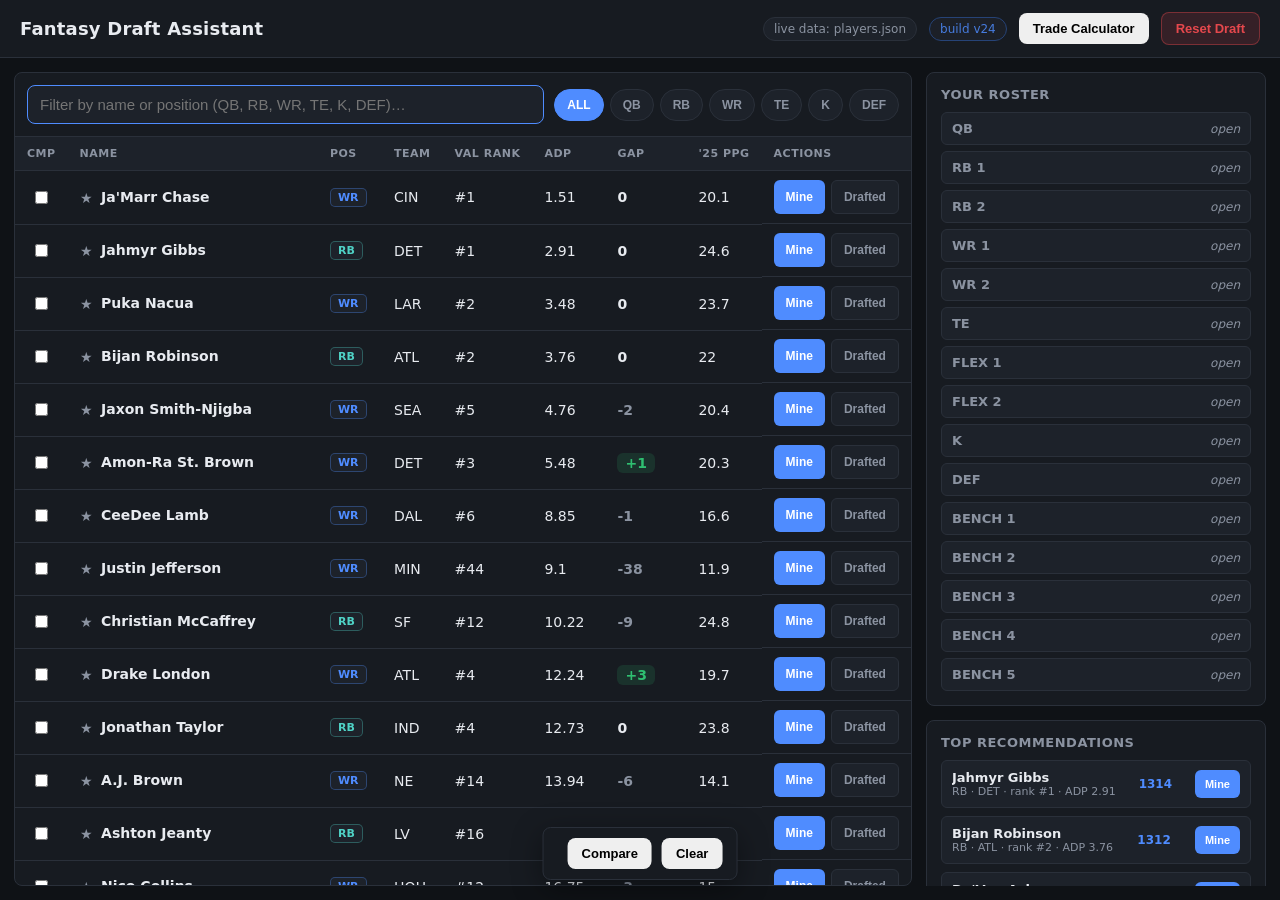
==== ui/index.html @ a2c51fe0 "Fix contradictory trade calculator wording found via live testing Tested the trade calculator with a" ====
<!DOCTYPE html>
<html lang="en">
<head>
<meta charset="UTF-8">
<meta name="viewport" content="width=device-width, initial-scale=1.0">
<title>Draft Assistant</title>
<!--
  CACHE-BUSTING BUILD VERSION
  ---------------------------
  app.js and style.css are loaded below with a "?v=BUILD_VERSION" query string
  so browsers can't silently keep serving a stale cached copy after edits.
  IMPORTANT: bump BUILD_VERSION (e.g. v3 -> v4) every single time you change
  app.js or style.css, otherwise browsers may keep using the old cached file
  even after a refresh. Update BOTH tags below AND the #buildVersionBadge
  text in the header so the on-screen badge stays accurate.
-->
<link rel="stylesheet" href="style.css?v=v24">
</head>
<body>
<div class="app">

  <header class="topbar">
    <h1>Fantasy Draft Assistant</h1>
    <div class="topbar-actions">
      <span id="dataSourceBadge" class="badge">loading…</span>
      <span id="buildVersionBadge" class="badge badge-build" title="Build version — confirm this matches the latest code">build v24</span>
      <button id="tradeCalcBtn" class="btn" type="button">Trade Calculator</button>
      <button id="resetBtn" class="btn btn-danger">Reset Draft</button>
    </div>
  </header>

  <div id="resetConfirmOverlay" class="reset-confirm-overlay" hidden>
    <div class="reset-confirm-box">
      <p>Reset the entire draft? This clears drafted players, your roster, and cannot be undone.</p>
      <div class="reset-confirm-actions">
        <button id="resetCancelBtn" class="btn">Cancel</button>
        <button id="resetConfirmBtn" class="btn btn-danger">Reset Draft</button>
      </div>
    </div>
  </div>

  <div id="playerDetailOverlay" class="reset-confirm-overlay" hidden>
    <div class="player-detail-box">
      <button id="playerDetailCloseBtn" class="detail-close-btn" aria-label="Close">&times;</button>
      <div id="playerDetailContent"></div>
    </div>
  </div>

  <div id="compareOverlay" class="reset-confirm-overlay" hidden>
    <div class="compare-box">
      <button id="compareCloseBtn" class="detail-close-btn" aria-label="Close">&times;</button>
      <div id="compareContent"></div>
    </div>
  </div>

  <div id="compareBar" class="compare-bar" hidden>
    <span id="compareBarCount"></span>
    <button id="compareBarOpenBtn" class="btn" type="button">Compare</button>
    <button id="compareBarClearBtn" class="btn" type="button">Clear</button>
  </div>

  <div id="tradeOverlay" class="reset-confirm-overlay" hidden>
    <div class="trade-box">
      <button id="tradeCloseBtn" class="detail-close-btn" aria-label="Close">&times;</button>
      <div id="tradeContent"></div>
    </div>
  </div>

  <div class="main-grid">

    <!-- LEFT: player pool -->
    <section class="pool-panel">
      <div class="search-row">
        <input id="searchInput" type="text" placeholder="Filter by name or position (QB, RB, WR, TE, K, DEF)…" autocomplete="off" autofocus>
        <div class="pos-filters" id="posFilters">
          <button class="pos-chip active" data-pos="ALL">ALL</button>
          <button class="pos-chip" data-pos="QB">QB</button>
          <button class="pos-chip" data-pos="RB">RB</button>
          <button class="pos-chip" data-pos="WR">WR</button>
          <button class="pos-chip" data-pos="TE">TE</button>
          <button class="pos-chip" data-pos="K">K</button>
          <button class="pos-chip" data-pos="DEF">DEF</button>
        </div>
      </div>

      <div class="table-wrap">
        <table class="player-table">
          <thead>
            <tr>
              <th class="col-compare" title="Select players to compare">Cmp</th>
              <th class="col-name">Name</th>
              <th id="sortPos" class="sortable-th">Pos</th>
              <th id="sortTeam" class="sortable-th">Team</th>
              <th id="sortValRank" class="sortable-th">Val Rank</th>
              <th id="sortAdp" class="sortable-th">ADP</th>
              <th id="sortGap" class="sortable-th">Gap</th>
              <th id="sortPpg" class="sortable-th" title="Analyst's context-adjusted 2025 PPG, from Joel Smyth's Draft Guide 2026 -- blank if this player isn't covered by the guide">'25 PPG</th>
              <th class="col-actions">Actions</th>
            </tr>
          </thead>
          <tbody id="playerTableBody">
          </tbody>
        </table>
      </div>
      <div id="emptyState" class="empty-state" style="display:none;">No players match.</div>
    </section>

    <!-- RIGHT: roster + recommendations -->
    <aside class="side-panel">
      <div class="panel roster-panel">
        <h2>Your Roster</h2>
        <div id="rosterSlots" class="roster-slots"></div>
      </div>

      <div class="panel rec-panel">
        <h2>Top Recommendations</h2>
        <div id="recList" class="rec-list"></div>
      </div>

      <div class="panel strategy-panel">
        <div class="strategy-header">
          <h2>Draft Strategy</h2>
          <label class="league-size-label">Teams
            <input id="leagueSizeInput" type="number" min="4" max="20" value="12">
          </label>
        </div>
        <div id="strategyRound" class="strategy-round"></div>
        <button id="strategyRulesToggle" class="btn strategy-rules-toggle" type="button">Show full rules & position notes</button>
        <div id="strategyRulesBody" class="strategy-rules-body" hidden></div>
      </div>
    </aside>

  </div>
</div>

<script src="app.js?v=v24"></script>
</body>
</html>
---- ui/style.css ----
:root{
  --bg:#0f1216;
  --bg-panel:#171b21;
  --bg-panel-2:#1d222a;
  --border:#2a303a;
  --text:#e8ebf0;
  --text-dim:#8b93a1;
  --accent:#4f8cff;
  --accent-dim:#294a86;
  --green:#2fbf71;
  --green-bg:rgba(47,191,113,0.14);
  --red:#e5484d;
  --gray-out:#3a3f47;
  --mine-bg:rgba(79,140,255,0.16);
  --radius:8px;
  font-family: "Segoe UI", Inter, system-ui, -apple-system, sans-serif;
}

*{box-sizing:border-box;}

body{
  margin:0;
  background:var(--bg);
  color:var(--text);
  font-size:14px;
  min-height:100vh;
}

.app{
  display:flex;
  flex-direction:column;
  height:100vh;
}

.topbar{
  display:flex;
  align-items:center;
  justify-content:space-between;
  padding:12px 20px;
  background:var(--bg-panel);
  border-bottom:1px solid var(--border);
  flex-shrink:0;
}

.topbar h1{
  font-size:18px;
  margin:0;
  font-weight:700;
  letter-spacing:0.2px;
}

.topbar-actions{
  display:flex;
  align-items:center;
  gap:12px;
}

.badge{
  font-size:12px;
  color:var(--text-dim);
  background:var(--bg-panel-2);
  border:1px solid var(--border);
  padding:4px 10px;
  border-radius:20px;
}

/* Build/version badge — see BUILD_VERSION comment in index.html.
   Bump the version text here (and in index.html) on every app.js/style.css change. */
.badge-build{
  color:var(--accent);
  border-color:var(--accent-dim);
  opacity:0.85;
}

.btn{
  border:none;
  border-radius:var(--radius);
  padding:8px 14px;
  font-size:13px;
  font-weight:600;
  cursor:pointer;
  transition:filter .1s ease;
}
.btn:hover{filter:brightness(1.15);}
.btn:active{filter:brightness(0.9);}

.btn-danger{
  background:rgba(229,72,77,0.15);
  color:var(--red);
  border:1px solid rgba(229,72,77,0.4);
}

.reset-confirm-overlay{
  position:fixed;
  inset:0;
  background:rgba(0,0,0,0.55);
  display:flex;
  align-items:center;
  justify-content:center;
  z-index:100;
}

/* The [hidden] attribute alone is not enough here: the UA stylesheet's
   `[hidden] { display: none }` rule has the same specificity as the
   `.reset-confirm-overlay` class rule above, and author-origin CSS always
   wins over user-agent-origin CSS at equal specificity — so without this
   explicit override, setting `.hidden = true` in JS does NOT actually hide
   the overlay; it stays rendered as `display:flex` and keeps intercepting
   clicks (and sits on top of / behind the other overlay), which is exactly
   what makes Cancel/×/backdrop-click/Escape all appear to silently fail. */
.reset-confirm-overlay[hidden]{
  display:none !important;
}

.reset-confirm-box{
  background:var(--bg-panel);
  border:1px solid var(--border);
  border-radius:var(--radius);
  padding:20px 22px;
  max-width:360px;
  box-shadow:0 8px 30px rgba(0,0,0,0.4);
}

.reset-confirm-box p{
  margin:0 0 16px;
  font-size:14px;
  line-height:1.4;
}

.reset-confirm-actions{
  display:flex;
  justify-content:flex-end;
  gap:10px;
}

.player-name-link, .rec-name-link{
  cursor:pointer;
}
.player-name-link:hover, .rec-name-link:hover{
  color:var(--accent);
  text-decoration:underline;
}

.compare-bar{
  position:fixed;
  bottom:20px;
  left:50%;
  transform:translateX(-50%);
  background:var(--bg-panel);
  border:1px solid var(--border);
  border-radius:var(--radius);
  padding:10px 14px;
  display:flex;
  align-items:center;
  gap:10px;
  box-shadow:0 8px 30px rgba(0,0,0,0.4);
  z-index:50;
  font-size:13px;
}

.compare-box{
  position:relative;
  background:var(--bg-panel);
  border:1px solid var(--border);
  border-radius:var(--radius);
  padding:24px 26px;
  width:800px;
  max-width:92vw;
  max-height:85vh;
  overflow-y:auto;
  box-shadow:0 8px 30px rgba(0,0,0,0.4);
}

.compare-table{
  width:100%;
  border-collapse:collapse;
  font-size:13px;
}
.compare-table th, .compare-table td{
  border-bottom:1px solid var(--border);
  padding:8px 10px;
  text-align:left;
}
.compare-table th{
  color:var(--text-dim);
  font-weight:600;
  font-size:11px;
  text-transform:uppercase;
}
.compare-best{
  color:var(--green);
  font-weight:700;
  background:var(--green-bg);
}
.compare-verdict{
  margin-top:16px;
  padding:12px;
  background:var(--bg-panel-2);
  border:1px solid var(--border);
  border-radius:var(--radius);
  font-size:14px;
  line-height:1.5;
}

.trade-box{
  position:relative;
  background:var(--bg-panel);
  border:1px solid var(--border);
  border-radius:var(--radius);
  padding:24px 26px;
  width:880px;
  max-width:94vw;
  max-height:88vh;
  overflow-y:auto;
  box-shadow:0 8px 30px rgba(0,0,0,0.4);
}
.trade-subtitle{
  margin:0 0 18px;
  color:var(--text-dim);
  font-size:13px;
  line-height:1.4;
}
.trade-columns{
  display:grid;
  grid-template-columns:1fr 1fr;
  gap:18px;
}
.trade-side h3{margin:0 0 8px;font-size:14px;}
.trade-search{
  width:100%;
  box-sizing:border-box;
  padding:8px 10px;
  border-radius:var(--radius);
  border:1px solid var(--border);
  background:var(--bg-panel-2);
  color:var(--text);
  font-size:13px;
  margin-bottom:4px;
}
.trade-search-results{
  position:relative;
  max-height:0;
}
.trade-search-result{
  display:flex;
  align-items:center;
  gap:8px;
  padding:8px 10px;
  border:1px solid var(--border);
  border-top:none;
  background:var(--bg-panel);
  cursor:pointer;
  font-size:13px;
}
.trade-search-result:hover{background:var(--bg-panel-2);}
.trade-search-result-team{color:var(--text-dim);font-size:12px;margin-left:auto;}
.trade-player-list{margin-top:10px;display:flex;flex-direction:column;gap:6px;min-height:60px;}
.trade-player-row{
  display:flex;
  align-items:center;
  gap:8px;
  padding:8px 10px;
  border:1px solid var(--border);
  border-radius:var(--radius);
  background:var(--bg-panel-2);
  font-size:13px;
}
.trade-player-name{font-weight:600;}
.trade-player-team{color:var(--text-dim);font-size:12px;}
.trade-remove-btn{
  margin-left:auto;
  background:none;
  border:none;
  color:var(--text-dim);
  font-size:16px;
  cursor:pointer;
  line-height:1;
  padding:2px 4px;
}
.trade-remove-btn:hover{color:var(--red);}
.trade-empty{
  color:var(--text-dim);
  font-size:12px;
  font-style:italic;
  padding:8px 0;
}
.trade-verdict{
  margin-top:18px;
  padding:14px;
  background:var(--bg-panel-2);
  border:1px solid var(--border);
  border-radius:var(--radius);
  font-size:15px;
  line-height:1.5;
}
.trade-detail{
  margin-top:10px;
  padding:12px;
  background:var(--bg-panel-2);
  border:1px solid var(--border);
  border-radius:var(--radius);
  font-size:13px;
  line-height:1.5;
  color:var(--text-dim);
}
.trade-scope-note{
  margin-top:10px;
  font-size:11px;
  color:var(--text-dim);
  line-height:1.4;
}
.sos-badge{
  font-size:10px;
  padding:2px 6px;
  border-radius:999px;
  border:1px solid var(--border);
  white-space:nowrap;
}
.sos-tough{color:var(--red);border-color:rgba(229,72,77,0.4);}
.sos-easy{color:var(--green);border-color:var(--green-bg);}
.sos-neutral{color:var(--text-dim);}

.player-detail-box{
  position:relative;
  background:var(--bg-panel);
  border:1px solid var(--border);
  border-radius:var(--radius);
  padding:24px 26px;
  width:480px;
  max-width:90vw;
  max-height:85vh;
  overflow-y:auto;
  box-shadow:0 8px 30px rgba(0,0,0,0.4);
}

.detail-close-btn{
  position:absolute;
  top:10px;
  right:14px;
  background:none;
  border:none;
  color:var(--text-dim);
  font-size:22px;
  line-height:1;
  cursor:pointer;
  padding:4px;
}
.detail-close-btn:hover{color:var(--text);}

.detail-title{
  margin:0 0 6px;
  font-size:20px;
  display:flex;
  align-items:center;
  gap:10px;
}

.detail-sub{
  color:var(--text-dim);
  font-size:13px;
  margin-bottom:18px;
}

.detail-stat-grid{
  display:grid;
  grid-template-columns:1fr 1fr;
  gap:10px;
  margin-bottom:18px;
}

.detail-stat{
  background:var(--bg-panel-2);
  border:1px solid var(--border);
  border-radius:var(--radius);
  padding:10px 12px;
  display:flex;
  flex-direction:column;
  gap:4px;
}

.detail-stat-label{
  font-size:11px;
  color:var(--text-dim);
  text-transform:uppercase;
  letter-spacing:0.4px;
}

.detail-stat-value{
  font-size:18px;
  font-weight:700;
}

.detail-rationale p{
  font-size:14px;
  line-height:1.5;
  margin:0 0 12px;
}

.detail-note{
  font-size:12px;
  color:var(--text-dim);
  border-top:1px solid var(--border);
  padding-top:12px;
  margin-top:4px;
}

.main-grid{
  flex:1;
  display:grid;
  grid-template-columns:1fr 340px;
  gap:14px;
  padding:14px;
  min-height:0;
}

/* ---------- pool panel ---------- */
.pool-panel{
  display:flex;
  flex-direction:column;
  min-height:0;
  background:var(--bg-panel);
  border:1px solid var(--border);
  border-radius:var(--radius);
  overflow:hidden;
}

.search-row{
  display:flex;
  gap:10px;
  align-items:center;
  padding:12px;
  border-bottom:1px solid var(--border);
  flex-wrap:wrap;
}

#searchInput{
  flex:1;
  min-width:220px;
  background:var(--bg-panel-2);
  border:1px solid var(--border);
  color:var(--text);
  padding:10px 12px;
  border-radius:var(--radius);
  font-size:15px;
  outline:none;
}
#searchInput:focus{border-color:var(--accent);}

.pos-filters{
  display:flex;
  gap:6px;
  flex-wrap:wrap;
}

.pos-chip{
  background:var(--bg-panel-2);
  border:1px solid var(--border);
  color:var(--text-dim);
  padding:8px 12px;
  border-radius:20px;
  font-size:12px;
  font-weight:700;
  cursor:pointer;
}
.pos-chip.active{
  background:var(--accent);
  border-color:var(--accent);
  color:#fff;
}

.table-wrap{
  flex:1;
  overflow-y:auto;
  min-height:0;
}

.player-table{
  width:100%;
  border-collapse:collapse;
}

.sortable-th{
  cursor:pointer;
  user-select:none;
}
.sortable-th:hover{
  color:var(--text);
}

.player-table thead th{
  position:sticky;
  top:0;
  background:var(--bg-panel-2);
  text-align:left;
  padding:10px 12px;
  font-size:11px;
  text-transform:uppercase;
  letter-spacing:0.5px;
  color:var(--text-dim);
  border-bottom:1px solid var(--border);
  z-index:1;
}

.player-table td{
  padding:9px 12px;
  border-bottom:1px solid var(--border);
  vertical-align:middle;
}

.player-table tbody tr{
  transition:background .1s ease;
}
.player-table tbody tr:hover{
  background:var(--bg-panel-2);
}

.player-table tbody tr.mine-row{
  background:var(--mine-bg);
}

.player-name{
  font-weight:600;
}

.pos-pill{
  display:inline-block;
  font-size:11px;
  font-weight:700;
  padding:2px 7px;
  border-radius:5px;
  background:var(--bg-panel-2);
  border:1px solid var(--border);
  color:var(--text-dim);
}
.pos-pill.pos-QB{color:#c084fc;border-color:#c084fc55;}
.pos-pill.pos-RB{color:#4fd1c5;border-color:#4fd1c555;}
.pos-pill.pos-WR{color:#4f8cff;border-color:#4f8cff55;}
.pos-pill.pos-TE{color:#fbbf24;border-color:#fbbf2455;}
.pos-pill.pos-K{color:#f472b6;border-color:#f472b655;}
.pos-pill.pos-DEF{color:#a3a3a3;border-color:#a3a3a355;}

.gap-cell{
  font-weight:700;
}
.gap-positive{
  color:var(--green);
  background:var(--green-bg);
  padding:2px 8px;
  border-radius:6px;
}
.gap-neg{
  color:var(--text-dim);
}
.gap-nodata{
  color:var(--text-dim);
  font-style:italic;
  font-size:11px;
}

.col-compare{
  width:32px;
  text-align:center;
}
.compare-checkbox{
  cursor:pointer;
}
.fav-star{
  background:none;
  border:none;
  color:var(--text-dim);
  cursor:pointer;
  font-size:14px;
  padding:0 4px 0 0;
  vertical-align:middle;
}
.fav-star.active{
  color:#fbbf24;
}
.fav-star:hover{
  color:#fbbf24;
}

.actions-cell{
  display:flex;
  gap:6px;
}

.action-btn{
  border:none;
  border-radius:6px;
  padding:9px 12px;
  font-size:12px;
  font-weight:700;
  cursor:pointer;
  white-space:nowrap;
}

.mine-btn{
  background:var(--accent);
  color:#fff;
}
.mine-btn:hover{filter:brightness(1.15);}

.drafted-btn{
  background:var(--bg-panel-2);
  color:var(--text-dim);
  border:1px solid var(--border);
}
.drafted-btn:hover{
  background:var(--gray-out);
  color:var(--text);
}

.undo-btn{
  background:var(--bg-panel-2);
  color:var(--text-dim);
  border:1px solid var(--border);
}
.undo-btn:hover{
  background:var(--gray-out);
  color:var(--text);
}

/* ---------- side panel ---------- */
.side-panel{
  display:flex;
  flex-direction:column;
  gap:14px;
  min-height:0;
  overflow-y:auto;
}

.panel{
  background:var(--bg-panel);
  border:1px solid var(--border);
  border-radius:var(--radius);
  padding:14px;
}

.panel h2{
  font-size:13px;
  text-transform:uppercase;
  letter-spacing:0.5px;
  color:var(--text-dim);
  margin:0 0 10px 0;
}

.strategy-header{
  display:flex;
  align-items:center;
  justify-content:space-between;
  margin-bottom:10px;
}
.strategy-header h2{ margin:0; }

.league-size-label{
  font-size:11px;
  color:var(--text-dim);
  display:flex;
  align-items:center;
  gap:6px;
}
.league-size-label input{
  width:46px;
  background:var(--bg-panel-2);
  border:1px solid var(--border);
  color:var(--text);
  border-radius:6px;
  padding:3px 6px;
  font-size:12px;
}

.strategy-round{
  background:var(--bg-panel-2);
  border:1px solid var(--border);
  border-radius:var(--radius);
  padding:10px 12px;
  margin-bottom:10px;
}
.strategy-round-num{
  font-size:16px;
  font-weight:700;
}
.strategy-round-target{
  font-size:13px;
  margin-top:2px;
}
.strategy-picks{
  margin-top:8px;
  border-top:1px solid var(--border);
  padding-top:8px;
}
.strategy-picks-label{
  font-size:11px;
  text-transform:uppercase;
  letter-spacing:0.4px;
  color:var(--text-dim);
  margin-bottom:6px;
}
.strategy-pick-row{
  display:flex;
  align-items:center;
  gap:8px;
  padding:4px 0;
  font-size:13px;
}
.strategy-pick-name{
  flex:1;
  font-weight:600;
}
.strategy-pick-adp{
  font-size:11px;
  color:var(--text-dim);
}

.strategy-round-note{
  font-size:12px;
  color:var(--text-dim);
  margin-top:6px;
  line-height:1.4;
}

.strategy-rules-toggle{
  width:100%;
  background:var(--bg-panel-2);
  color:var(--text-dim);
  border:1px solid var(--border);
  font-size:12px;
  padding:8px;
}

.strategy-rules-body{
  margin-top:10px;
  font-size:12px;
  line-height:1.4;
  color:var(--text-dim);
}
.strategy-rules-list{
  display:flex;
  flex-direction:column;
  gap:6px;
  margin-bottom:12px;
}
.strategy-rule{
  padding-left:14px;
  position:relative;
}
.strategy-rule::before{
  content:"-";
  position:absolute;
  left:0;
}
.strategy-round-plan{
  border-top:1px solid var(--border);
  padding-top:8px;
  margin-top:8px;
}
.strategy-round-plan-row{
  display:flex;
  gap:8px;
  padding:3px 0;
  font-size:12px;
}
.strategy-round-plan-row.current{
  color:var(--accent);
  font-weight:700;
}
.strategy-round-plan-num{
  width:26px;
  flex-shrink:0;
  color:var(--text-dim);
}
.strategy-round-plan-row.current .strategy-round-plan-num{
  color:var(--accent);
}

.strategy-pos-block{
  border-top:1px solid var(--border);
  padding-top:8px;
  margin-top:8px;
}
.strategy-pos-name{
  color:var(--accent);
  font-weight:700;
  font-size:12px;
  margin-bottom:2px;
}
.strategy-pos-secondary{ margin-top:4px; }
.strategy-pos-note{ margin-top:4px; font-style:italic; }

.roster-slots{
  display:flex;
  flex-direction:column;
  gap:6px;
}

.roster-slot{
  display:flex;
  align-items:center;
  justify-content:space-between;
  padding:8px 10px;
  border-radius:6px;
  background:var(--bg-panel-2);
  border:1px solid var(--border);
  font-size:13px;
}

.roster-slot.filled{
  border-color:var(--green);
  background:var(--green-bg);
}

.slot-label{
  font-weight:700;
  color:var(--text-dim);
}
.roster-slot.filled .slot-label{
  color:var(--green);
}

.slot-player{
  font-size:12px;
  color:var(--text);
  text-align:right;
  overflow:hidden;
  text-overflow:ellipsis;
  white-space:nowrap;
  max-width:170px;
}

.slot-empty{
  color:var(--text-dim);
  font-size:12px;
  font-style:italic;
}

.rec-list{
  display:flex;
  flex-direction:column;
  gap:8px;
}

.rec-item{
  display:flex;
  align-items:center;
  justify-content:space-between;
  gap:8px;
  padding:9px 10px;
  border-radius:6px;
  background:var(--bg-panel-2);
  border:1px solid var(--border);
}

.rec-main{
  display:flex;
  flex-direction:column;
  min-width:0;
}
.rec-name{
  font-weight:700;
  font-size:13px;
  overflow:hidden;
  text-overflow:ellipsis;
  white-space:nowrap;
}
.rec-meta{
  font-size:11px;
  color:var(--text-dim);
}

.rec-score{
  font-size:12px;
  font-weight:700;
  color:var(--accent);
  flex-shrink:0;
}

.rec-mine-btn{
  flex-shrink:0;
  background:var(--accent);
  color:#fff;
  border:none;
  border-radius:6px;
  padding:8px 10px;
  font-size:11px;
  font-weight:700;
  cursor:pointer;
}

.empty-state{
  padding:30px;
  text-align:center;
  color:var(--text-dim);
}

@media (max-width: 900px){
  .main-grid{
    grid-template-columns:1fr;
  }
}
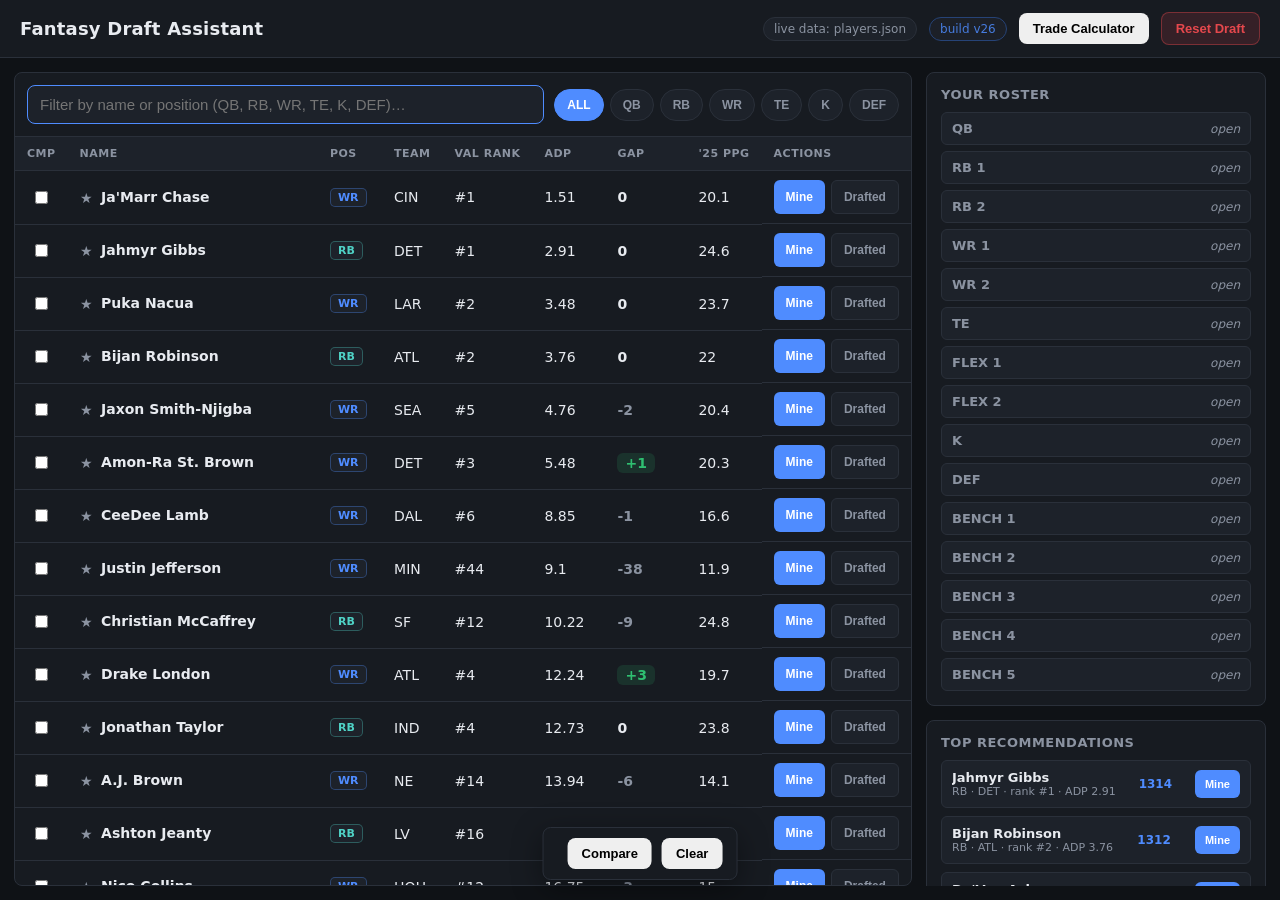
==== commit eff5b10b: "Add two-sided trade evaluation: does the OTHER team actually need this? The trade calculator previou" ====
--- a/ui/index.html
+++ b/ui/index.html
@@ -14,7 +14,7 @@
   even after a refresh. Update BOTH tags below AND the #buildVersionBadge
   text in the header so the on-screen badge stays accurate.
 -->
-<link rel="stylesheet" href="style.css?v=v24">
+<link rel="stylesheet" href="style.css?v=v26">
 </head>
 <body>
 <div class="app">
@@ -23,7 +23,7 @@
     <h1>Fantasy Draft Assistant</h1>
     <div class="topbar-actions">
       <span id="dataSourceBadge" class="badge">loading…</span>
-      <span id="buildVersionBadge" class="badge badge-build" title="Build version — confirm this matches the latest code">build v24</span>
+      <span id="buildVersionBadge" class="badge badge-build" title="Build version — confirm this matches the latest code">build v26</span>
       <button id="tradeCalcBtn" class="btn" type="button">Trade Calculator</button>
       <button id="resetBtn" class="btn btn-danger">Reset Draft</button>
     </div>
@@ -133,6 +133,6 @@
   </div>
 </div>
 
-<script src="app.js?v=v24"></script>
+<script src="app.js?v=v26"></script>
 </body>
 </html>
--- a/ui/style.css
+++ b/ui/style.css
@@ -267,6 +267,7 @@
 }
 .trade-player-name{font-weight:600;}
 .trade-player-team{color:var(--text-dim);font-size:12px;}
+.trade-player-values{color:var(--text-dim);font-size:11px;white-space:nowrap;}
 .trade-remove-btn{
   margin-left:auto;
   background:none;
@@ -303,6 +304,26 @@
   line-height:1.5;
   color:var(--text-dim);
 }
+.trade-their-roster{
+  margin-top:18px;
+  padding-top:14px;
+  border-top:1px dashed var(--border);
+}
+.trade-their-roster h3{
+  margin:0 0 8px;
+  font-size:14px;
+  display:flex;
+  align-items:baseline;
+  gap:8px;
+  flex-wrap:wrap;
+}
+.trade-optional-tag{
+  font-size:11px;
+  font-weight:400;
+  color:var(--text-dim);
+  text-transform:none;
+}
+.trade-their-list{max-height:180px;overflow-y:auto;}
 .trade-scope-note{
   margin-top:10px;
   font-size:11px;
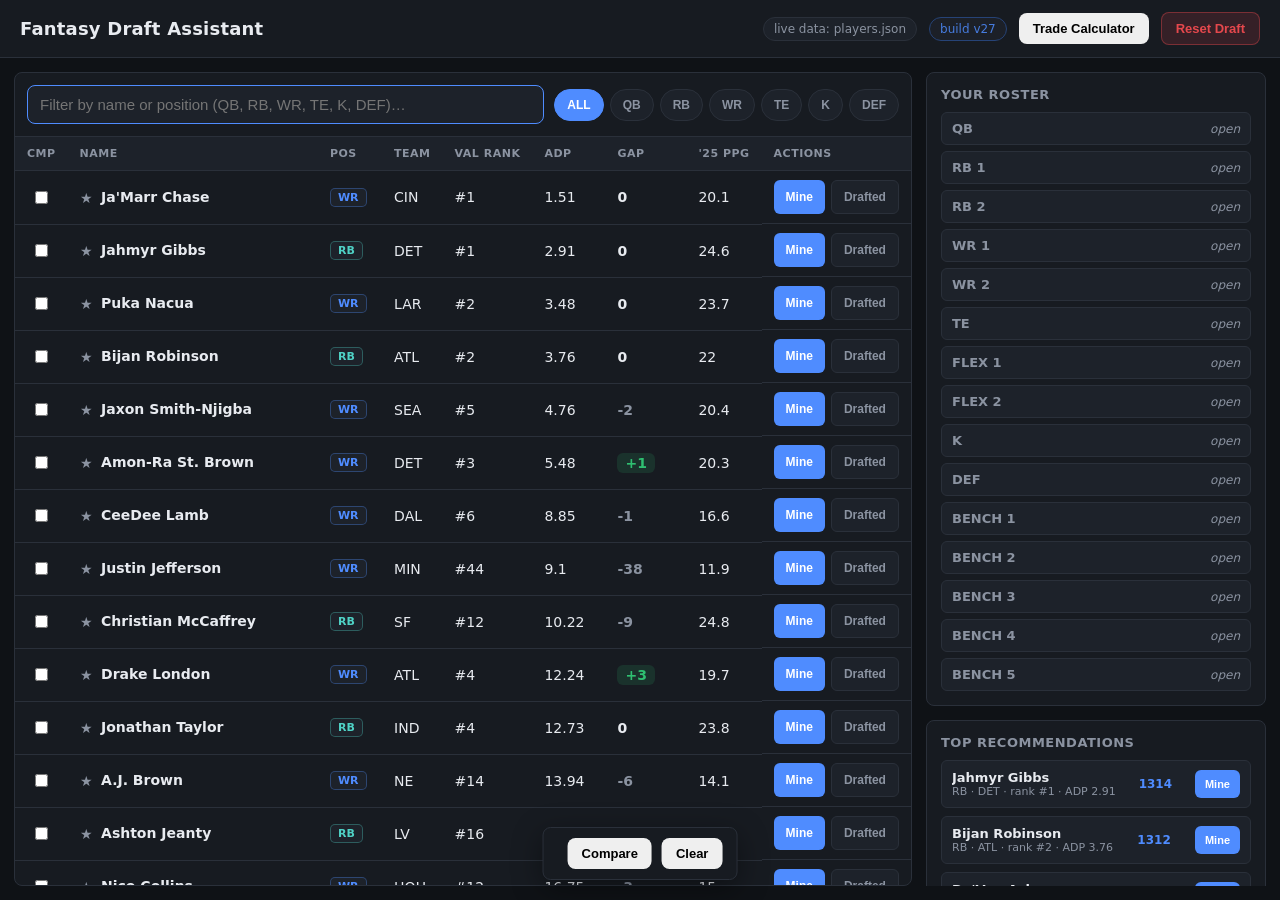
==== commit 96df339e: "Make trade calculator's positional-scarcity explanation dynamic, not canned The detail line explaini" ====
--- a/ui/index.html
+++ b/ui/index.html
@@ -14,7 +14,7 @@
   even after a refresh. Update BOTH tags below AND the #buildVersionBadge
   text in the header so the on-screen badge stays accurate.
 -->
-<link rel="stylesheet" href="style.css?v=v26">
+<link rel="stylesheet" href="style.css?v=v27">
 </head>
 <body>
 <div class="app">
@@ -23,7 +23,7 @@
     <h1>Fantasy Draft Assistant</h1>
     <div class="topbar-actions">
       <span id="dataSourceBadge" class="badge">loading…</span>
-      <span id="buildVersionBadge" class="badge badge-build" title="Build version — confirm this matches the latest code">build v26</span>
+      <span id="buildVersionBadge" class="badge badge-build" title="Build version — confirm this matches the latest code">build v27</span>
       <button id="tradeCalcBtn" class="btn" type="button">Trade Calculator</button>
       <button id="resetBtn" class="btn btn-danger">Reset Draft</button>
     </div>
@@ -133,6 +133,6 @@
   </div>
 </div>
 
-<script src="app.js?v=v26"></script>
+<script src="app.js?v=v27"></script>
 </body>
 </html>
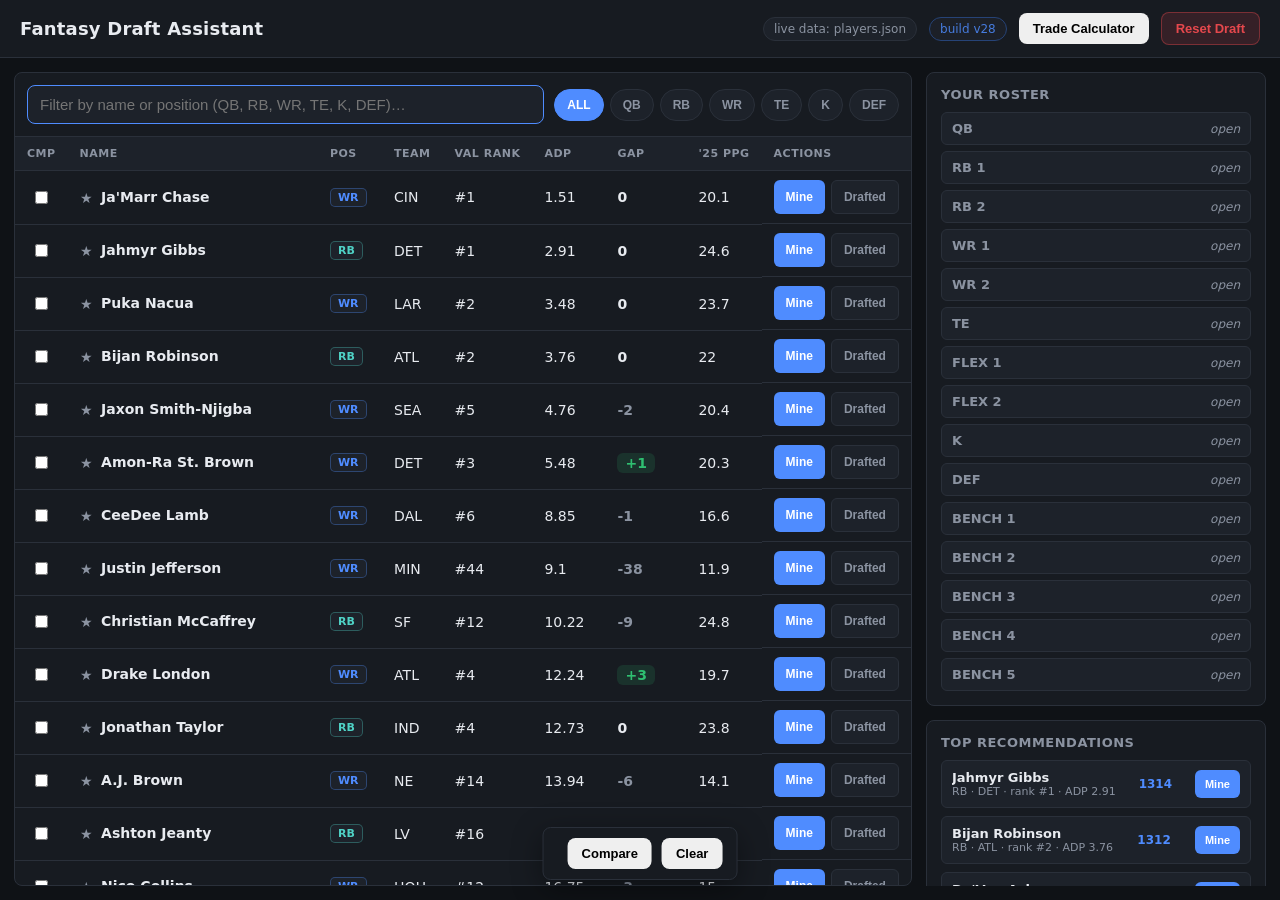
==== commit 6f81076c: "Add visual feature badges to the Trade Calculator Four small badges (position scarcity, consolidatio" ====
--- a/ui/index.html
+++ b/ui/index.html
@@ -14,7 +14,7 @@
   even after a refresh. Update BOTH tags below AND the #buildVersionBadge
   text in the header so the on-screen badge stays accurate.
 -->
-<link rel="stylesheet" href="style.css?v=v27">
+<link rel="stylesheet" href="style.css?v=v28">
 </head>
 <body>
 <div class="app">
@@ -23,7 +23,7 @@
     <h1>Fantasy Draft Assistant</h1>
     <div class="topbar-actions">
       <span id="dataSourceBadge" class="badge">loading…</span>
-      <span id="buildVersionBadge" class="badge badge-build" title="Build version — confirm this matches the latest code">build v27</span>
+      <span id="buildVersionBadge" class="badge badge-build" title="Build version — confirm this matches the latest code">build v28</span>
       <button id="tradeCalcBtn" class="btn" type="button">Trade Calculator</button>
       <button id="resetBtn" class="btn btn-danger">Reset Draft</button>
     </div>
@@ -133,6 +133,6 @@
   </div>
 </div>
 
-<script src="app.js?v=v27"></script>
+<script src="app.js?v=v28"></script>
 </body>
 </html>
--- a/ui/style.css
+++ b/ui/style.css
@@ -220,6 +220,25 @@
   font-size:13px;
   line-height:1.4;
 }
+.trade-feature-badges{
+  display:flex;
+  flex-wrap:wrap;
+  gap:8px;
+  margin:0 0 18px;
+}
+.trade-feature-badge{
+  display:inline-flex;
+  align-items:center;
+  gap:6px;
+  padding:6px 12px;
+  border-radius:999px;
+  border:1px solid var(--border);
+  background:var(--bg-panel-2);
+  font-size:12px;
+  font-weight:600;
+  color:var(--text);
+  cursor:default;
+}
 .trade-columns{
   display:grid;
   grid-template-columns:1fr 1fr;
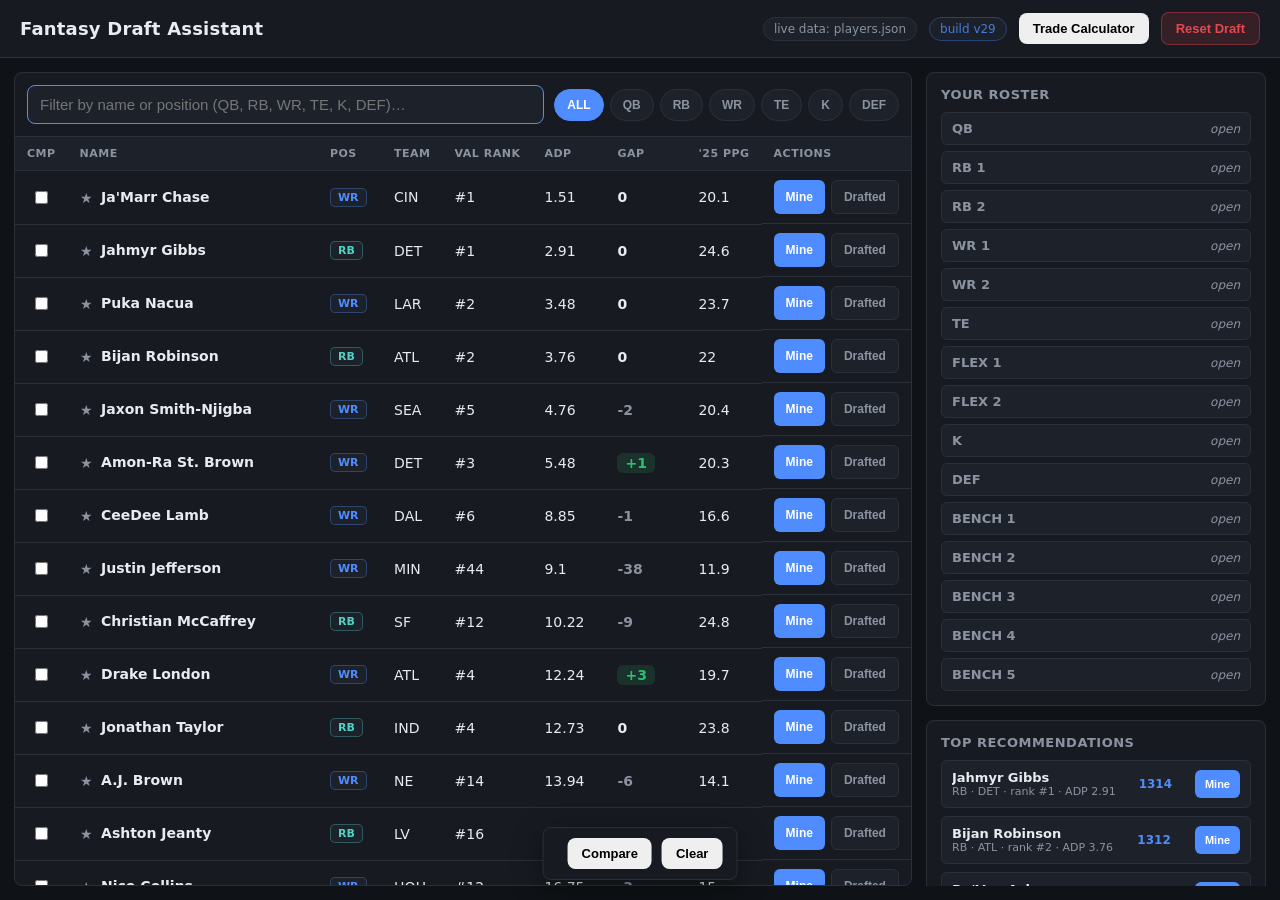
==== commit e0c738f5: "Sync docs/ mirror, bump build to v29, add trade calculator feature badges Reflects the three new Tra" ====
--- a/ui/index.html
+++ b/ui/index.html
@@ -14,7 +14,7 @@
   even after a refresh. Update BOTH tags below AND the #buildVersionBadge
   text in the header so the on-screen badge stays accurate.
 -->
-<link rel="stylesheet" href="style.css?v=v28">
+<link rel="stylesheet" href="style.css?v=v29">
 </head>
 <body>
 <div class="app">
@@ -23,7 +23,7 @@
     <h1>Fantasy Draft Assistant</h1>
     <div class="topbar-actions">
       <span id="dataSourceBadge" class="badge">loading…</span>
-      <span id="buildVersionBadge" class="badge badge-build" title="Build version — confirm this matches the latest code">build v28</span>
+      <span id="buildVersionBadge" class="badge badge-build" title="Build version — confirm this matches the latest code">build v29</span>
       <button id="tradeCalcBtn" class="btn" type="button">Trade Calculator</button>
       <button id="resetBtn" class="btn btn-danger">Reset Draft</button>
     </div>
@@ -133,6 +133,6 @@
   </div>
 </div>
 
-<script src="app.js?v=v28"></script>
+<script src="app.js?v=v29"></script>
 </body>
 </html>
--- a/ui/style.css
+++ b/ui/style.css
@@ -323,6 +323,16 @@
   line-height:1.5;
   color:var(--text-dim);
 }
+.trade-sweetener{
+  margin-top:10px;
+  padding:12px;
+  background:var(--bg-panel-2);
+  border:1px solid var(--accent-dim);
+  border-radius:var(--radius);
+  font-size:13px;
+  line-height:1.5;
+  color:var(--text);
+}
 .trade-their-roster{
   margin-top:18px;
   padding-top:14px;
@@ -343,6 +353,43 @@
   text-transform:none;
 }
 .trade-their-list{max-height:180px;overflow-y:auto;}
+.trade-save-btn{margin-top:12px;}
+.trade-history{
+  margin-top:18px;
+  padding-top:14px;
+  border-top:1px dashed var(--border);
+}
+.trade-history h3{margin:0 0 8px;font-size:14px;}
+.trade-history-list{display:flex;flex-direction:column;gap:6px;max-height:220px;overflow-y:auto;}
+.trade-history-item{
+  display:flex;
+  align-items:center;
+  justify-content:space-between;
+  gap:10px;
+  padding:8px 10px;
+  border:1px solid var(--border);
+  border-radius:var(--radius);
+  background:var(--bg-panel-2);
+  font-size:13px;
+}
+.trade-history-summary{
+  display:flex;
+  flex-direction:column;
+  gap:2px;
+  min-width:0;
+}
+.trade-history-line{
+  overflow:hidden;
+  text-overflow:ellipsis;
+  white-space:nowrap;
+}
+.trade-history-when{color:var(--text-dim);font-size:11px;}
+.trade-history-actions{
+  display:flex;
+  gap:6px;
+  flex-shrink:0;
+}
+.trade-history-actions .btn{padding:6px 10px;font-size:12px;}
 .trade-scope-note{
   margin-top:10px;
   font-size:11px;
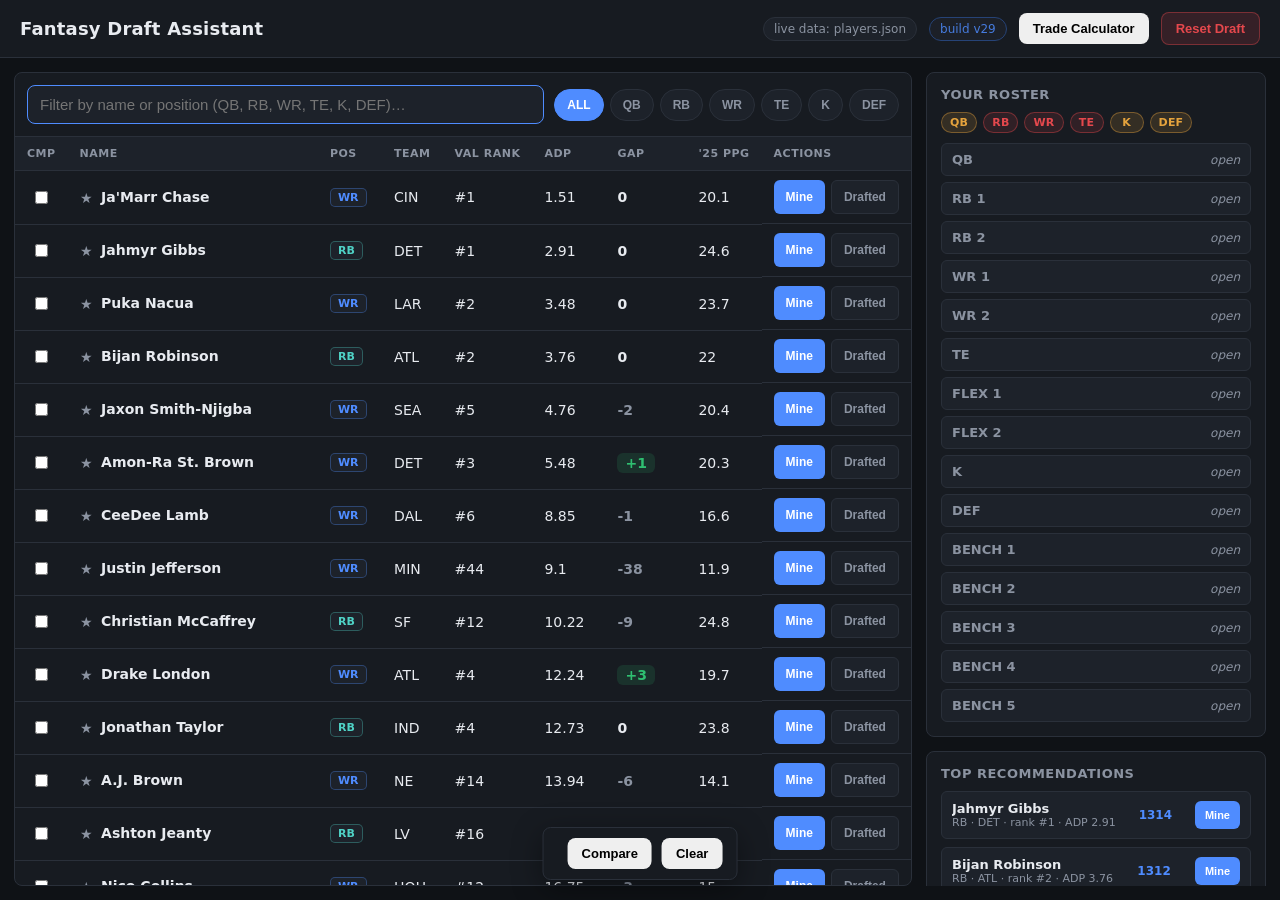
==== commit 4a0d1203: "Add positional-need heat-map strip to roster panel" ====
--- a/ui/index.html
+++ b/ui/index.html
@@ -109,6 +109,7 @@
     <aside class="side-panel">
       <div class="panel roster-panel">
         <h2>Your Roster</h2>
+        <div id="rosterNeedStrip" class="roster-need-strip"></div>
         <div id="rosterSlots" class="roster-slots"></div>
       </div>
 
--- a/ui/style.css
+++ b/ui/style.css
@@ -12,6 +12,8 @@
   --red:#e5484d;
   --gray-out:#3a3f47;
   --mine-bg:rgba(79,140,255,0.16);
+  --amber:#e5a33d;
+  --amber-bg:rgba(229,163,61,0.14);
   --radius:8px;
   font-family: "Segoe UI", Inter, system-ui, -apple-system, sans-serif;
 }
@@ -304,6 +306,39 @@
   font-style:italic;
   padding:8px 0;
 }
+.trade-grade-badge{
+  margin-top:18px;
+  padding:10px;
+  width:88px;
+  margin-left:auto;
+  margin-right:auto;
+  text-align:center;
+  font-size:36px;
+  font-weight:800;
+  border-radius:var(--radius);
+  border:1px solid var(--border);
+  background:var(--bg-panel-2);
+  line-height:1;
+}
+.trade-grade-badge.grade-Aplus,
+.trade-grade-badge.grade-A,
+.trade-grade-badge.grade-B{
+  color:var(--green);
+  border-color:var(--green-bg);
+  background:var(--green-bg);
+}
+.trade-grade-badge.grade-Cplus,
+.trade-grade-badge.grade-C{
+  color:var(--text-dim);
+  border-color:var(--border);
+}
+.trade-grade-badge.grade-Dplus,
+.trade-grade-badge.grade-D,
+.trade-grade-badge.grade-F{
+  color:var(--red);
+  border-color:rgba(229,72,77,0.4);
+  background:rgba(229,72,77,0.1);
+}
 .trade-verdict{
   margin-top:18px;
   padding:14px;
@@ -875,6 +910,45 @@
 .strategy-pos-secondary{ margin-top:4px; }
 .strategy-pos-note{ margin-top:4px; font-style:italic; }
 
+.roster-need-strip{
+  display:flex;
+  flex-wrap:wrap;
+  gap:6px;
+  margin-bottom:10px;
+}
+
+.roster-need-chip{
+  display:inline-flex;
+  align-items:center;
+  justify-content:center;
+  min-width:34px;
+  padding:3px 8px;
+  border-radius:999px;
+  font-size:11px;
+  font-weight:700;
+  letter-spacing:0.02em;
+  border:1px solid var(--border);
+  cursor:default;
+}
+
+.roster-need-chip.roster-need-high{
+  color:var(--red);
+  border-color:rgba(229,72,77,0.4);
+  background:rgba(229,72,77,0.12);
+}
+
+.roster-need-chip.roster-need-some{
+  color:var(--amber);
+  border-color:rgba(229,163,61,0.4);
+  background:var(--amber-bg);
+}
+
+.roster-need-chip.roster-need-covered{
+  color:var(--green);
+  border-color:var(--green-bg);
+  background:var(--green-bg);
+}
+
 .roster-slots{
   display:flex;
   flex-direction:column;
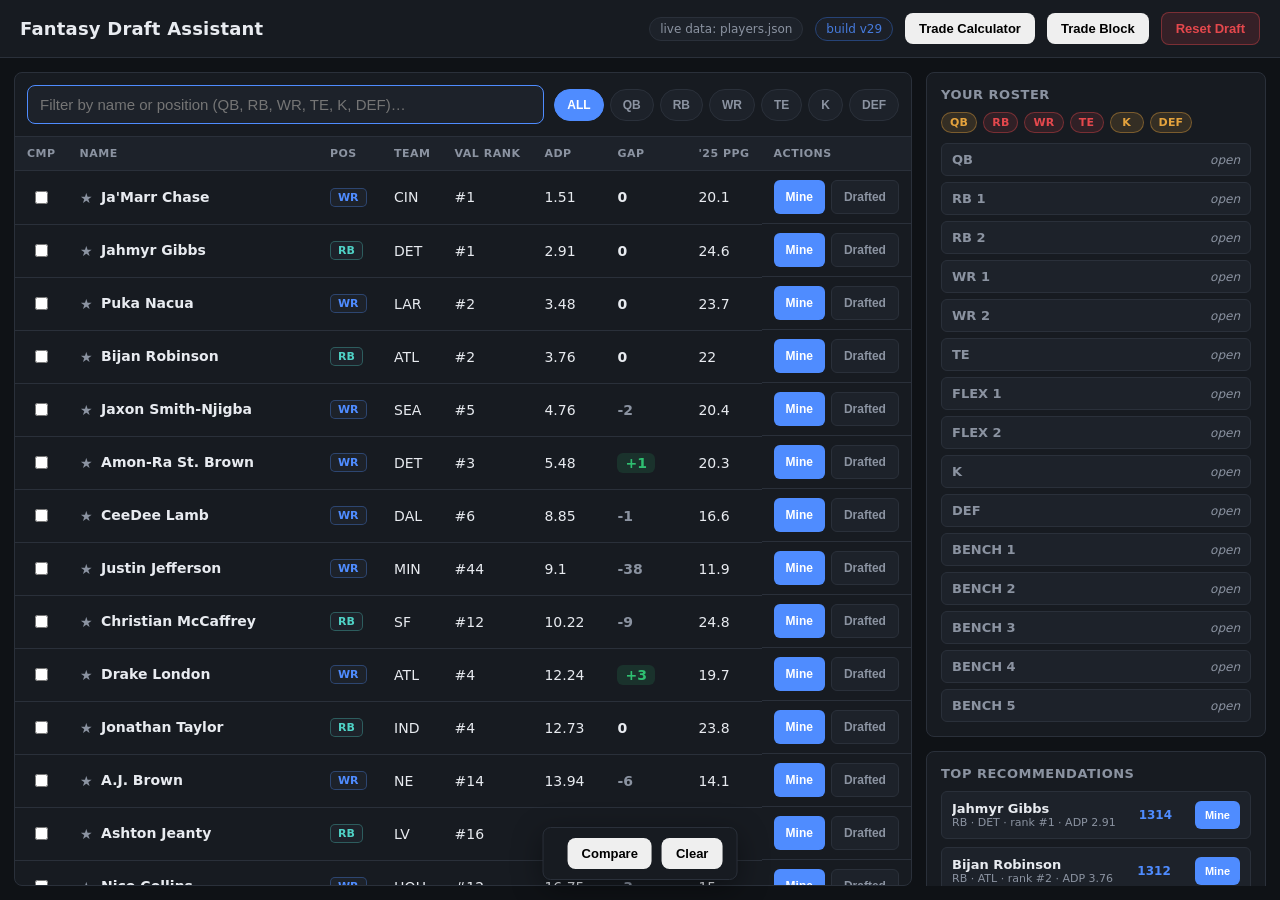
==== commit ec94d349: "Add Trade Block self-audit panel New standalone overlay that ranks the user's own rostered players b" ====
--- a/ui/index.html
+++ b/ui/index.html
@@ -25,6 +25,7 @@
       <span id="dataSourceBadge" class="badge">loading…</span>
       <span id="buildVersionBadge" class="badge badge-build" title="Build version — confirm this matches the latest code">build v29</span>
       <button id="tradeCalcBtn" class="btn" type="button">Trade Calculator</button>
+      <button id="tradeBlockBtn" class="btn" type="button">Trade Block</button>
       <button id="resetBtn" class="btn btn-danger">Reset Draft</button>
     </div>
   </header>
@@ -63,6 +64,13 @@
     <div class="trade-box">
       <button id="tradeCloseBtn" class="detail-close-btn" aria-label="Close">&times;</button>
       <div id="tradeContent"></div>
+    </div>
+  </div>
+
+  <div id="tradeBlockOverlay" class="reset-confirm-overlay" hidden>
+    <div class="trade-box">
+      <button id="tradeBlockCloseBtn" class="detail-close-btn" aria-label="Close">&times;</button>
+      <div id="tradeBlockContent"></div>
     </div>
   </div>
 
--- a/ui/style.css
+++ b/ui/style.css
@@ -241,10 +241,57 @@
   color:var(--text);
   cursor:default;
 }
+.trade-compare-toggle-btn{
+  display:block;
+  margin:0 0 18px;
+  font-size:12px;
+  padding:8px 14px;
+}
 .trade-columns{
   display:grid;
   grid-template-columns:1fr 1fr;
   gap:18px;
+}
+.trade-offer-b{
+  margin-top:24px;
+  padding-top:18px;
+  border-top:1px dashed var(--border);
+}
+.trade-offer-b-heading{
+  margin:0 0 12px;
+  font-size:14px;
+  display:flex;
+  align-items:baseline;
+  gap:8px;
+  flex-wrap:wrap;
+}
+.trade-verdict-b,
+.trade-detail-b{
+  /* Same visual language as Offer A's .trade-verdict/.trade-detail, kept
+     as separate classes so Offer A's own divs stay untouched by anything
+     styling Offer B specifically. */
+}
+.trade-offer-compare{
+  margin-top:14px;
+  padding:12px 14px;
+  background:var(--bg-panel-2);
+  border:1px solid var(--accent-dim);
+  border-radius:var(--radius);
+  font-size:14px;
+  font-weight:600;
+  line-height:1.5;
+  text-align:center;
+}
+.trade-offer-compare-pending{
+  font-weight:400;
+  font-style:italic;
+  color:var(--text-dim);
+  border-color:var(--border);
+}
+.trade-offer-compare-a-wins,
+.trade-offer-compare-b-wins{
+  color:var(--green);
+  border-color:var(--green-bg);
 }
 .trade-side h3{margin:0 0 8px;font-size:14px;}
 .trade-search{
@@ -305,6 +352,40 @@
   font-size:12px;
   font-style:italic;
   padding:8px 0;
+}
+.trade-block-note{
+  margin:0 0 14px;
+  padding:10px 12px;
+  background:var(--bg-panel-2);
+  border:1px solid var(--border);
+  border-radius:var(--radius);
+  font-size:13px;
+  font-style:italic;
+  color:var(--text-dim);
+}
+.trade-block-list{
+  display:flex;
+  flex-direction:column;
+  gap:10px;
+}
+.trade-block-item{
+  padding-bottom:2px;
+}
+.trade-block-row{
+  flex-wrap:wrap;
+}
+.trade-block-send-btn{
+  margin-left:auto;
+  font-size:12px;
+  padding:6px 10px;
+  white-space:nowrap;
+}
+.trade-block-reason{
+  margin-top:4px;
+  padding:8px 10px;
+  font-size:12px;
+  line-height:1.4;
+  color:var(--text-dim);
 }
 .trade-grade-badge{
   margin-top:18px;
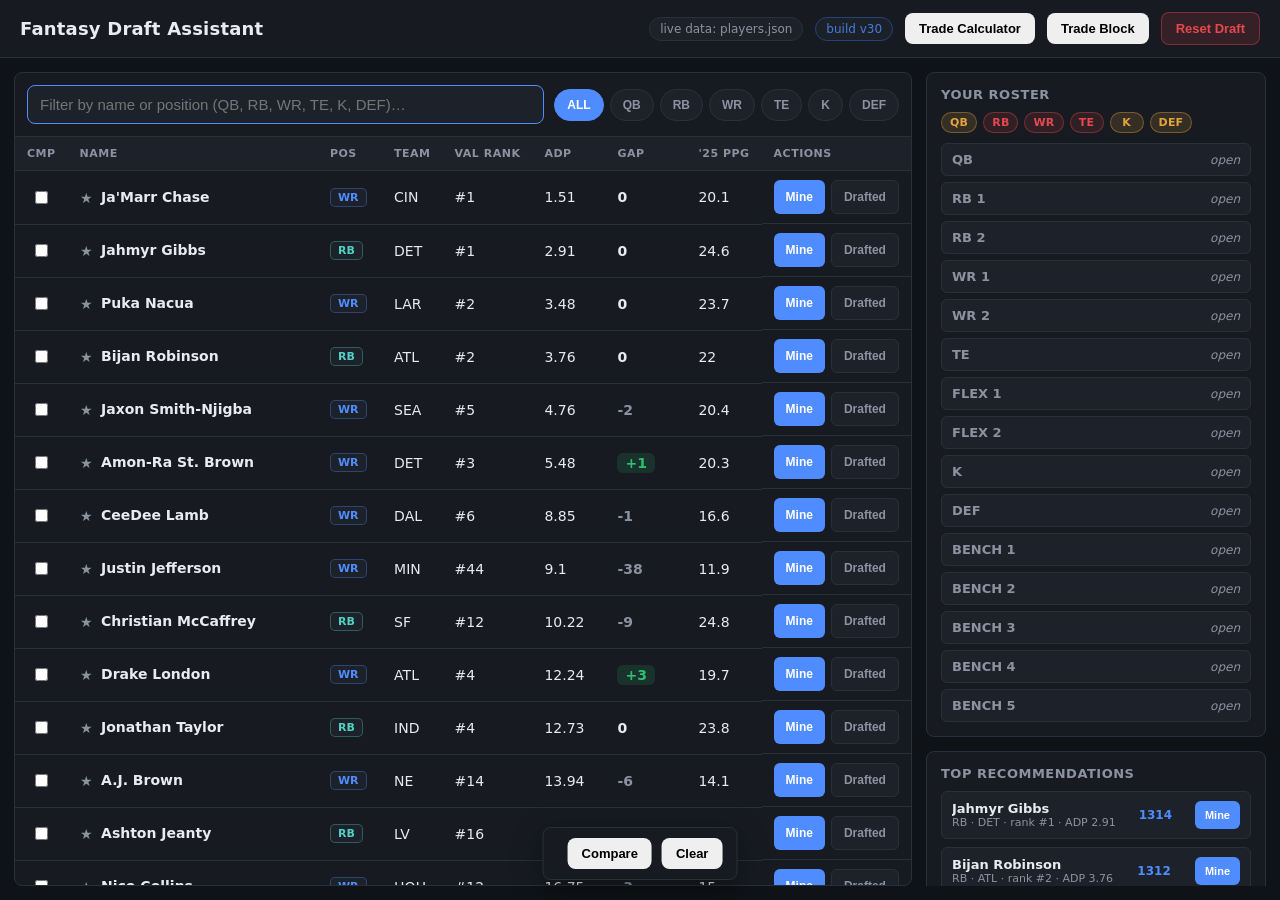
==== commit d7368d1b: "Fix Trade Block suggesting starters, add feature badges, bump build to v30 Trade Block was ranking s" ====
--- a/ui/index.html
+++ b/ui/index.html
@@ -14,7 +14,7 @@
   even after a refresh. Update BOTH tags below AND the #buildVersionBadge
   text in the header so the on-screen badge stays accurate.
 -->
-<link rel="stylesheet" href="style.css?v=v29">
+<link rel="stylesheet" href="style.css?v=v30">
 </head>
 <body>
 <div class="app">
@@ -23,7 +23,7 @@
     <h1>Fantasy Draft Assistant</h1>
     <div class="topbar-actions">
       <span id="dataSourceBadge" class="badge">loading…</span>
-      <span id="buildVersionBadge" class="badge badge-build" title="Build version — confirm this matches the latest code">build v29</span>
+      <span id="buildVersionBadge" class="badge badge-build" title="Build version — confirm this matches the latest code">build v30</span>
       <button id="tradeCalcBtn" class="btn" type="button">Trade Calculator</button>
       <button id="tradeBlockBtn" class="btn" type="button">Trade Block</button>
       <button id="resetBtn" class="btn btn-danger">Reset Draft</button>
@@ -142,6 +142,6 @@
   </div>
 </div>
 
-<script src="app.js?v=v29"></script>
+<script src="app.js?v=v30"></script>
 </body>
 </html>
